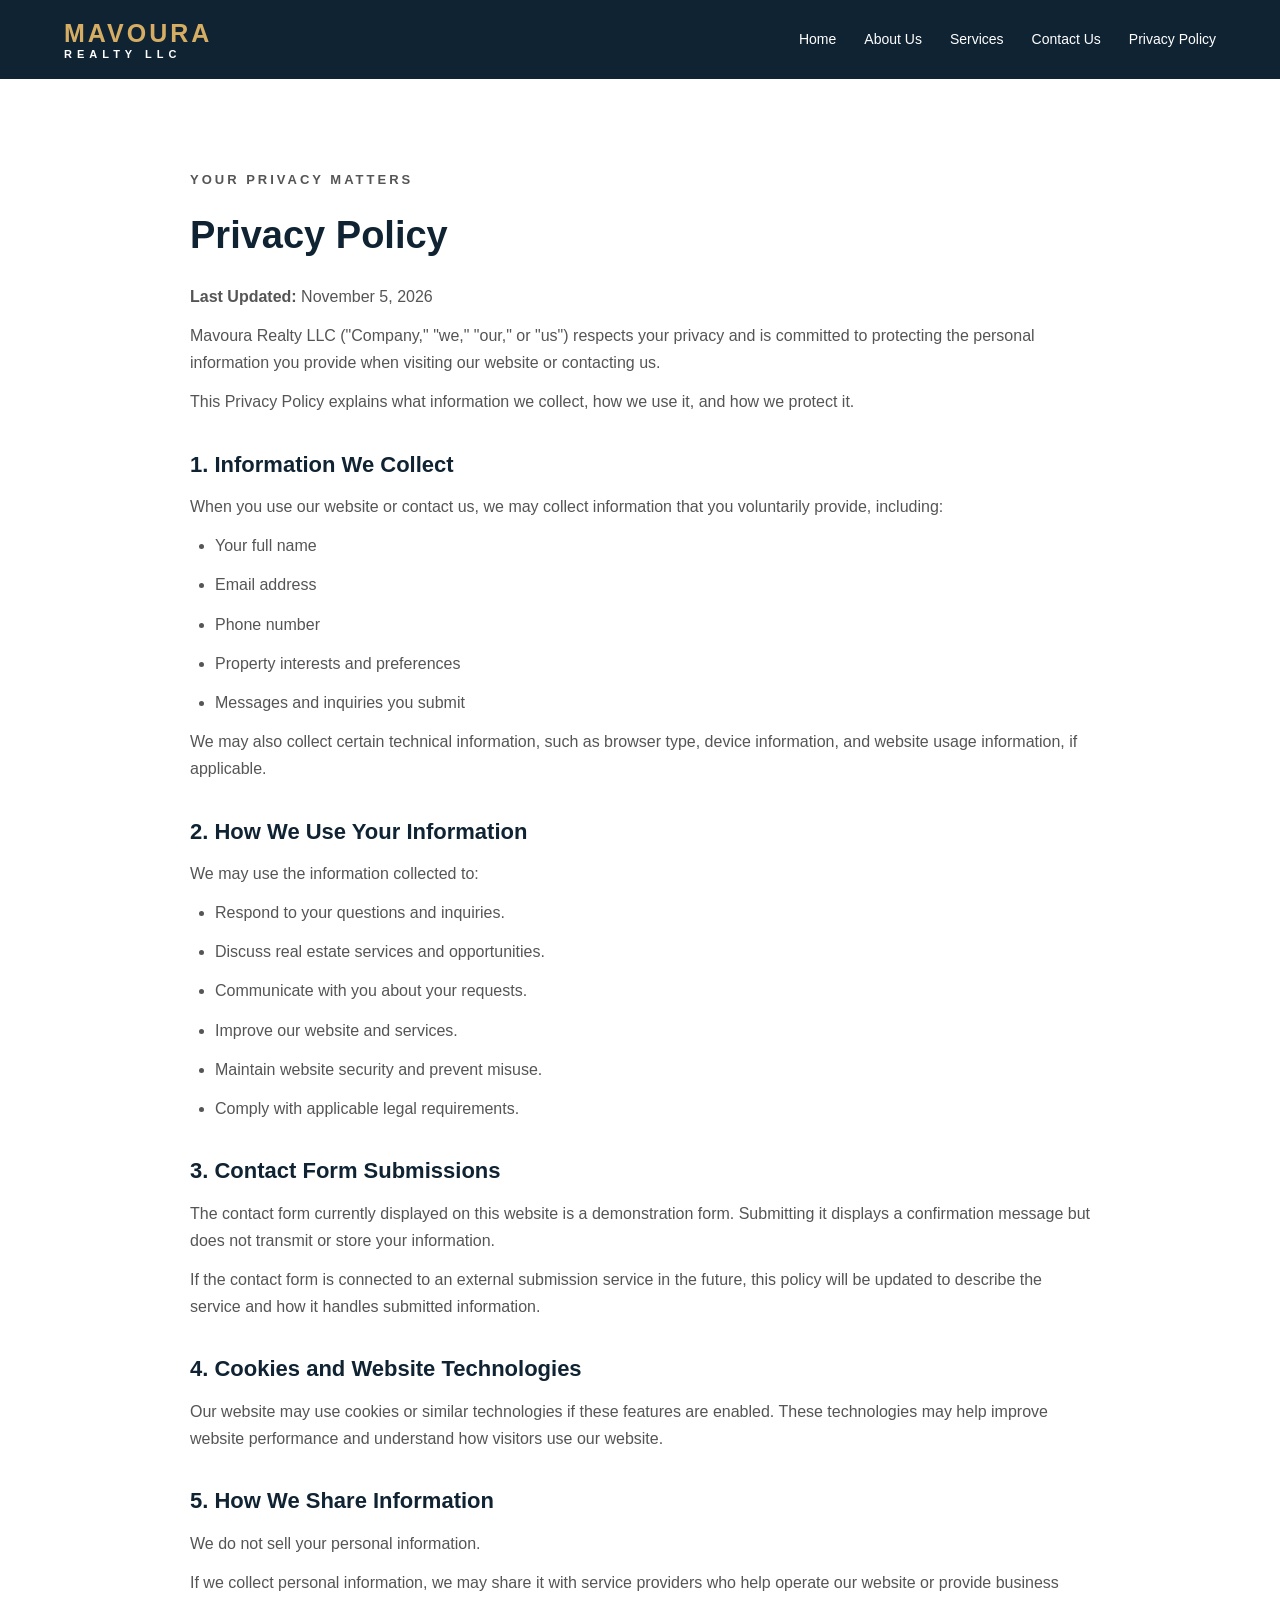
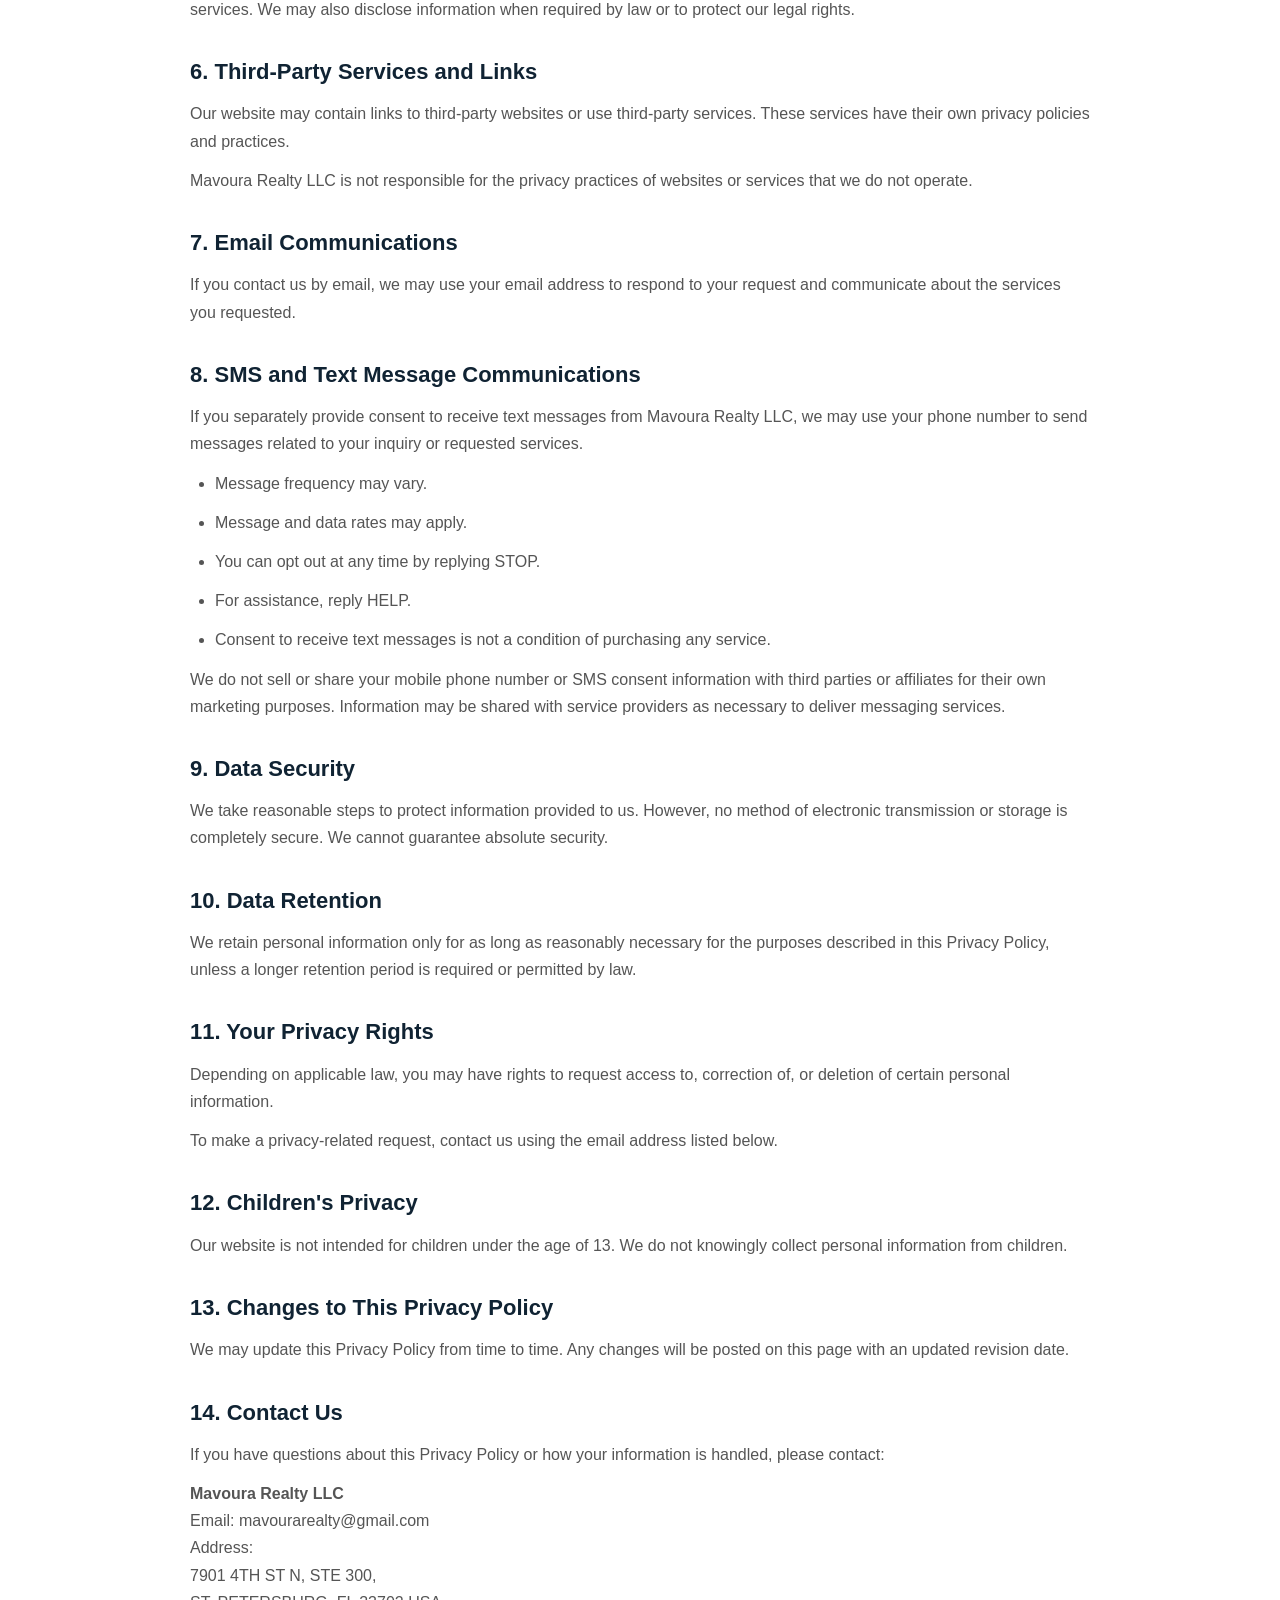
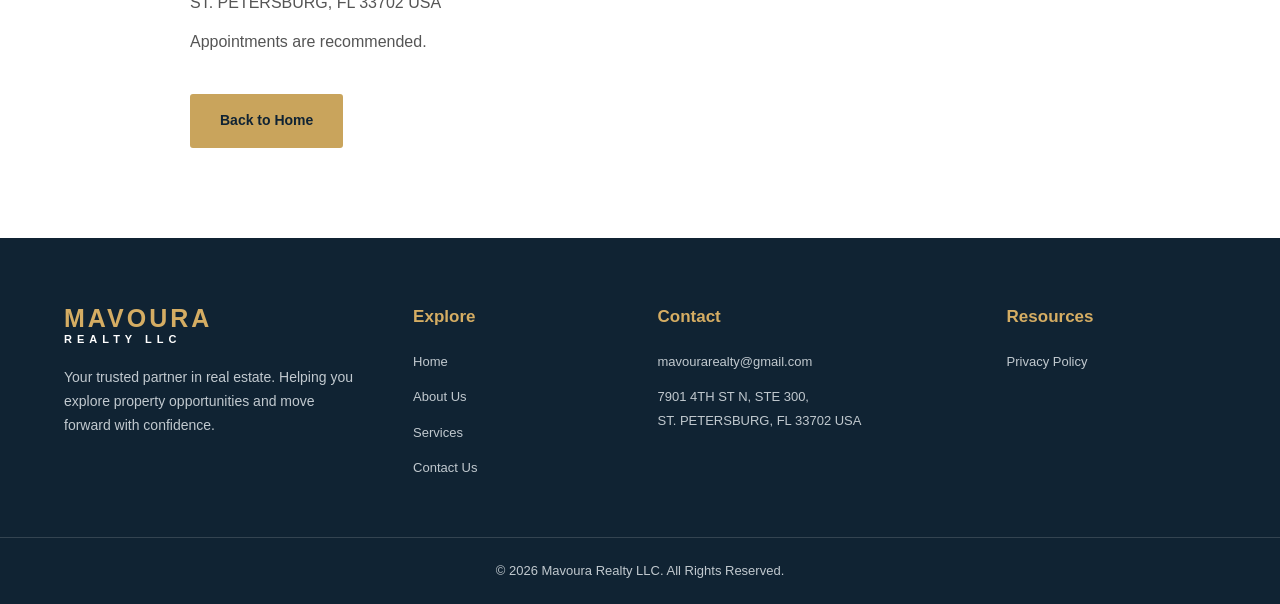
==== privacy-policy.html @ 88721217 "Add files via upload" ====
<!DOCTYPE html>
<html lang="en">
<head>
    <meta charset="UTF-8">
    <meta name="viewport" content="width=device-width, initial-scale=1.0">

    <title>Privacy Policy | Mavoura Realty LLC</title>

    <link rel="stylesheet" href="style.css">
</head>

<body>

<!-- HEADER -->
<header class="header">

    <div class="container navbar">

        <a href="index.html" class="logo">
            <span>MAVOURA</span>
            <small>REALTY LLC</small>
        </a>

        <nav>
            <a href="index.html">Home</a>
            <a href="index.html#about">About Us</a>
            <a href="index.html#services">Services</a>
            <a href="index.html#contact">Contact Us</a>
            <a href="privacy-policy.html">Privacy Policy</a>
        </nav>

    </div>

</header>


<!-- PRIVACY POLICY CONTENT -->
<section class="section">

    <div class="container">

        <div class="privacy-content">

            <p class="section-label">YOUR PRIVACY MATTERS</p>

            <h1>Privacy Policy</h1>

            <p>
                <strong>Last Updated:</strong> November 5, 2026
            </p>

            <p>
                Mavoura Realty LLC ("Company," "we," "our," or "us")
                respects your privacy and is committed to protecting
                the personal information you provide when visiting
                our website or contacting us.
            </p>

            <p>
                This Privacy Policy explains what information we
                collect, how we use it, and how we protect it.
            </p>


            <h2>1. Information We Collect</h2>

            <p>
                When you use our website or contact us, we may collect
                information that you voluntarily provide, including:
            </p>

            <ul>
                <li>Your full name</li>
                <li>Email address</li>
                <li>Phone number</li>
                <li>Property interests and preferences</li>
                <li>Messages and inquiries you submit</li>
            </ul>

            <p>
                We may also collect certain technical information,
                such as browser type, device information, and website
                usage information, if applicable.
            </p>


            <h2>2. How We Use Your Information</h2>

            <p>We may use the information collected to:</p>

            <ul>
                <li>Respond to your questions and inquiries.</li>
                <li>Discuss real estate services and opportunities.</li>
                <li>Communicate with you about your requests.</li>
                <li>Improve our website and services.</li>
                <li>Maintain website security and prevent misuse.</li>
                <li>Comply with applicable legal requirements.</li>
            </ul>


            <h2>3. Contact Form Submissions</h2>

            <p>
                The contact form currently displayed on this website
                is a demonstration form. Submitting it displays a
                confirmation message but does not transmit or store
                your information.
            </p>

            <p>
                If the contact form is connected to an external
                submission service in the future, this policy will
                be updated to describe the service and how it handles
                submitted information.
            </p>


            <h2>4. Cookies and Website Technologies</h2>

            <p>
                Our website may use cookies or similar technologies
                if these features are enabled. These technologies
                may help improve website performance and understand
                how visitors use our website.
            </p>


            <h2>5. How We Share Information</h2>

            <p>
                We do not sell your personal information.
            </p>

            <p>
                If we collect personal information, we may share it
                with service providers who help operate our website
                or provide business services. We may also disclose
                information when required by law or to protect our
                legal rights.
            </p>


            <h2>6. Third-Party Services and Links</h2>

            <p>
                Our website may contain links to third-party websites
                or use third-party services. These services have
                their own privacy policies and practices.
            </p>

            <p>
                Mavoura Realty LLC is not responsible for the privacy
                practices of websites or services that we do not
                operate.
            </p>


            <h2>7. Email Communications</h2>

            <p>
                If you contact us by email, we may use your email
                address to respond to your request and communicate
                about the services you requested.
            </p>


            <h2>8. SMS and Text Message Communications</h2>

            <p>
                If you separately provide consent to receive text
                messages from Mavoura Realty LLC, we may use your
                phone number to send messages related to your
                inquiry or requested services.
            </p>

            <ul>
                <li>Message frequency may vary.</li>
                <li>Message and data rates may apply.</li>
                <li>You can opt out at any time by replying STOP.</li>
                <li>For assistance, reply HELP.</li>
                <li>Consent to receive text messages is not a condition
                    of purchasing any service.</li>
            </ul>

            <p>
                We do not sell or share your mobile phone number
                or SMS consent information with third parties or
                affiliates for their own marketing purposes.
                Information may be shared with service providers
                as necessary to deliver messaging services.
            </p>


            <h2>9. Data Security</h2>

            <p>
                We take reasonable steps to protect information
                provided to us. However, no method of electronic
                transmission or storage is completely secure.
                We cannot guarantee absolute security.
            </p>


            <h2>10. Data Retention</h2>

            <p>
                We retain personal information only for as long
                as reasonably necessary for the purposes described
                in this Privacy Policy, unless a longer retention
                period is required or permitted by law.
            </p>


            <h2>11. Your Privacy Rights</h2>

            <p>
                Depending on applicable law, you may have rights
                to request access to, correction of, or deletion
                of certain personal information.
            </p>

            <p>
                To make a privacy-related request, contact us
                using the email address listed below.
            </p>


            <h2>12. Children's Privacy</h2>

            <p>
                Our website is not intended for children under
                the age of 13. We do not knowingly collect
                personal information from children.
            </p>


            <h2>13. Changes to This Privacy Policy</h2>

            <p>
                We may update this Privacy Policy from time to time.
                Any changes will be posted on this page with an
                updated revision date.
            </p>


            <h2>14. Contact Us</h2>

            <p>
                If you have questions about this Privacy Policy
                or how your information is handled, please contact:
            </p>

            <p>
                <strong>Mavoura Realty LLC</strong><br>

                Email:
                <a href="mailto:mavourarealty@gmail.com">
                    mavourarealty@gmail.com
                </a>

                <br>

                Address:<br>
                7901 4TH ST N, STE 300,<br>
                ST. PETERSBURG, FL 33702 USA
            </p>

            <p>
                Appointments are recommended.
            </p>

            <br>

            <a href="index.html" class="btn">
                Back to Home
            </a>

        </div>

    </div>

</section>


<!-- FOOTER -->
<footer class="footer">

    <div class="container footer-grid">

        <div class="footer-about">

            <a href="index.html" class="logo footer-logo">
                <span>MAVOURA</span>
                <small>REALTY LLC</small>
            </a>

            <p>
                Your trusted partner in real estate.
                Helping you explore property opportunities
                and move forward with confidence.
            </p>

        </div>


        <div class="footer-column">

            <h3>Explore</h3>

            <a href="index.html">Home</a>
            <a href="index.html#about">About Us</a>
            <a href="index.html#services">Services</a>
            <a href="index.html#contact">Contact Us</a>

        </div>


        <div class="footer-column">

            <h3>Contact</h3>

            <a href="mailto:mavourarealty@gmail.com">
                mavourarealty@gmail.com
            </a>

            <p>
                7901 4TH ST N, STE 300,<br>
                ST. PETERSBURG, FL 33702 USA
            </p>

        </div>


        <div class="footer-column">

            <h3>Resources</h3>

            <a href="privacy-policy.html">Privacy Policy</a>

        </div>

    </div>


    <div class="footer-bottom">

        <p>
            © 2026 Mavoura Realty LLC. All Rights Reserved.
        </p>

    </div>

</footer>

</body>
</html>
---- style.css ----
* {
    margin: 0;
    padding: 0;
    box-sizing: border-box;
}

html {
    scroll-behavior: smooth;
}

body {
    font-family: Arial, Helvetica, sans-serif;
    background-color: #ffffff;
    color: #172b3b;
    line-height: 1.7;
}

.container {
    width: 90%;
    max-width: 1200px;
    margin: auto;
}

a {
    text-decoration: none;
    color: inherit;
}


/* HEADER */

.header {
    background-color: #102333;
    padding: 18px 0;
    position: sticky;
    top: 0;
    z-index: 1000;
}

.navbar {
    display: flex;
    justify-content: space-between;
    align-items: center;
    gap: 25px;
}

.logo {
    display: flex;
    flex-direction: column;
    color: #d5ad63;
    font-size: 25px;
    font-weight: bold;
    letter-spacing: 3px;
    line-height: 1.2;
}

.logo small {
    color: white;
    font-size: 11px;
    letter-spacing: 5px;
}

nav {
    display: flex;
    gap: 28px;
    align-items: center;
    flex-wrap: wrap;
}

nav a {
    color: white;
    font-size: 14px;
    transition: 0.3s;
}

nav a:hover {
    color: #d5ad63;
}


/* HERO SECTION */

.hero {
    min-height: 620px;
    background:
        url("https://images.unsplash.com/photo-1600596542815-ffad4c1539a9?auto=format&fit=crop&w=2000&q=85")
        center/cover no-repeat;

    position: relative;
    display: flex;
    align-items: center;
    color: white;
}

.hero-overlay {
    position: absolute;
    inset: 0;
    background: rgba(9, 25, 39, 0.72);
}

.hero-content {
    position: relative;
    z-index: 1;
}

.hero-label,
.section-label {
    color: #d5ad63;
    font-size: 13px;
    font-weight: bold;
    letter-spacing: 3px;
    margin-bottom: 15px;
}

.hero h1 {
    font-size: 58px;
    line-height: 1.15;
    margin-bottom: 22px;
    max-width: 700px;
}

.hero-content > p:not(.hero-label) {
    max-width: 600px;
    font-size: 17px;
    margin-bottom: 30px;
}


/* BUTTONS */

.btn {
    display: inline-block;
    background-color: #c9a45c;
    color: #102333;
    padding: 13px 28px;
    border: 2px solid #c9a45c;
    border-radius: 3px;
    font-size: 14px;
    font-weight: bold;
    cursor: pointer;
    transition: 0.3s;
}

.btn:hover {
    background-color: transparent;
    color: #c9a45c;
}

.btn:disabled {
    opacity: 0.6;
    cursor: not-allowed;
}


/* GENERAL SECTIONS */

.section {
    padding: 90px 0;
}

.section-heading {
    text-align: center;
    max-width: 700px;
    margin: 0 auto 50px;
}

.section-heading h2,
.about-text h2 {
    font-size: 36px;
    color: #102333;
    margin-bottom: 15px;
}


/* ABOUT SECTION */

.about-content {
    display: grid;
    grid-template-columns: 1fr 1fr;
    gap: 55px;
    align-items: center;
}

.about-text p {
    margin-bottom: 18px;
    color: #555;
}

.about-image {
    min-height: 400px;
    border-radius: 5px;

    background:
        url("https://images.unsplash.com/photo-1600607687939-ce8a6c25118c?auto=format&fit=crop&w=1200&q=85")
        center/cover no-repeat;
}


/* SERVICES SECTION */

.services-section {
    background-color: #f5f6f7;
}

.services-grid {
    display: grid;
    grid-template-columns: repeat(4, 1fr);
    gap: 22px;
}

.service-card {
    background-color: white;
    padding: 35px 25px;
    border-radius: 5px;
    text-align: center;
    box-shadow: 0 5px 20px rgba(0, 0, 0, 0.05);
    transition: 0.3s;
}

.service-card:hover {
    transform: translateY(-7px);
    box-shadow: 0 10px 25px rgba(0, 0, 0, 0.1);
}

.service-icon {
    font-size: 40px;
    color: #c9a45c;
    margin-bottom: 15px;
}

.service-card h3 {
    margin-bottom: 12px;
    color: #102333;
}

.service-card p {
    color: #666;
    font-size: 14px;
}


/* CALL TO ACTION */

.cta-section {
    padding: 85px 0;
    text-align: center;
    background-color: #102333;
    color: white;
}

.cta-section h2 {
    font-size: 36px;
    max-width: 750px;
    margin: 0 auto 15px;
}

.cta-section p:not(.section-label) {
    margin-bottom: 28px;
}


/* CONTACT SECTION */

.contact-section {
    background-color: white;
}

.contact-grid {
    display: grid;
    grid-template-columns: 0.8fr 1.2fr;
    gap: 50px;
    align-items: start;
}

.contact-info h3,
.contact-form-box h3 {
    font-size: 24px;
    margin-bottom: 20px;
    color: #102333;
}

.contact-info > p {
    color: #666;
    margin-bottom: 25px;
}

.contact-detail {
    margin-bottom: 25px;
}

.contact-detail strong {
    display: block;
    color: #c09a53;
    margin-bottom: 5px;
}

.contact-detail p,
.contact-detail a {
    color: #555;
}

.contact-detail a:hover {
    color: #c09a53;
}


/* CONTACT FORM */

.contact-form-box {
    background-color: #f7f8f9;
    padding: 35px;
    border-radius: 5px;
}

.form-group {
    margin-bottom: 20px;
}

.form-group label {
    display: block;
    font-weight: bold;
    margin-bottom: 8px;
    color: #102333;
}

.form-group input,
.form-group select,
.form-group textarea {
    width: 100%;
    padding: 13px;
    border: 1px solid #d5d5d5;
    border-radius: 3px;
    font-family: inherit;
    font-size: 14px;
    background-color: white;
    color: #333;
}

.form-group input:focus,
.form-group select:focus,
.form-group textarea:focus {
    outline: none;
    border-color: #c9a45c;
}

.form-group textarea {
    resize: vertical;
}


/* OPTIONAL SMS CONSENT */

.consent-box {
    margin: 18px 0;
}

.checkbox-label {
    display: flex;
    align-items: flex-start;
    gap: 10px;
    font-size: 13px;
    color: #555;
    cursor: pointer;
}

.checkbox-label input {
    margin-top: 5px;
    flex-shrink: 0;
    accent-color: #c9a45c;
}


/* FORM NOTIFICATIONS */

.form-message {
    display: none;
    padding: 13px;
    margin: 18px 0;
    border-radius: 4px;
    font-size: 14px;
}

.form-message.success {
    display: block;
    background-color: #e5f5e9;
    color: #176b32;
    border: 1px solid #a8d9b4;
}

.form-message.error {
    display: block;
    background-color: #fdeaea;
    color: #a51f1f;
    border: 1px solid #efb5b5;
}

.form-button {
    width: 100%;
}


/* FOOTER */

.footer {
    background-color: #102333;
    color: white;
    padding: 65px 0 0;
}

.footer-grid {
    display: grid;
    grid-template-columns: 1.5fr 1fr 1.5fr 1fr;
    gap: 35px;
    padding-bottom: 45px;
}

.footer-logo {
    margin-bottom: 20px;
}

.footer-about p {
    color: #c1c9cf;
    font-size: 14px;
    max-width: 300px;
}

.footer-column h3 {
    color: #d5ad63;
    margin-bottom: 18px;
    font-size: 17px;
}

.footer-column a,
.footer-column p {
    display: block;
    color: #c1c9cf;
    font-size: 13px;
    margin-bottom: 12px;
    line-height: 1.8;
}

.footer-column a:hover {
    color: #d5ad63;
}

.footer-bottom {
    border-top: 1px solid rgba(255, 255, 255, 0.15);
    text-align: center;
    padding: 22px 10px;
    color: #c1c9cf;
    font-size: 13px;
}


/* PRIVACY POLICY PAGE */

.privacy-content {
    max-width: 900px;
    margin: auto;
}

.privacy-content h1 {
    font-size: 38px;
    color: #102333;
    margin-bottom: 15px;
}

.privacy-content h2 {
    font-size: 22px;
    color: #102333;
    margin: 30px 0 10px;
}

.privacy-content p,
.privacy-content li {
    color: #555;
    margin-bottom: 12px;
}

.privacy-content ul {
    padding-left: 25px;
}


/* RESPONSIVE DESIGN */

@media (max-width: 900px) {

    .services-grid {
        grid-template-columns: repeat(2, 1fr);
    }

    .footer-grid {
        grid-template-columns: repeat(2, 1fr);
    }

    .navbar {
        flex-direction: column;
    }

    nav {
        justify-content: center;
    }

}


@media (max-width: 650px) {

    .hero {
        min-height: 520px;
    }

    .hero h1 {
        font-size: 39px;
    }

    .section {
        padding: 65px 0;
    }

    .section-heading h2,
    .about-text h2,
    .cta-section h2 {
        font-size: 29px;
    }

    .about-content,
    .contact-grid {
        grid-template-columns: 1fr;
    }

    .about-image {
        min-height: 280px;
    }

    .services-grid {
        grid-template-columns: 1fr;
    }

    .footer-grid {
        grid-template-columns: 1fr;
    }

    nav {
        gap: 15px;
    }

    nav a {
        font-size: 12px;
    }

    .contact-form-box {
        padding: 22px;
    }

}
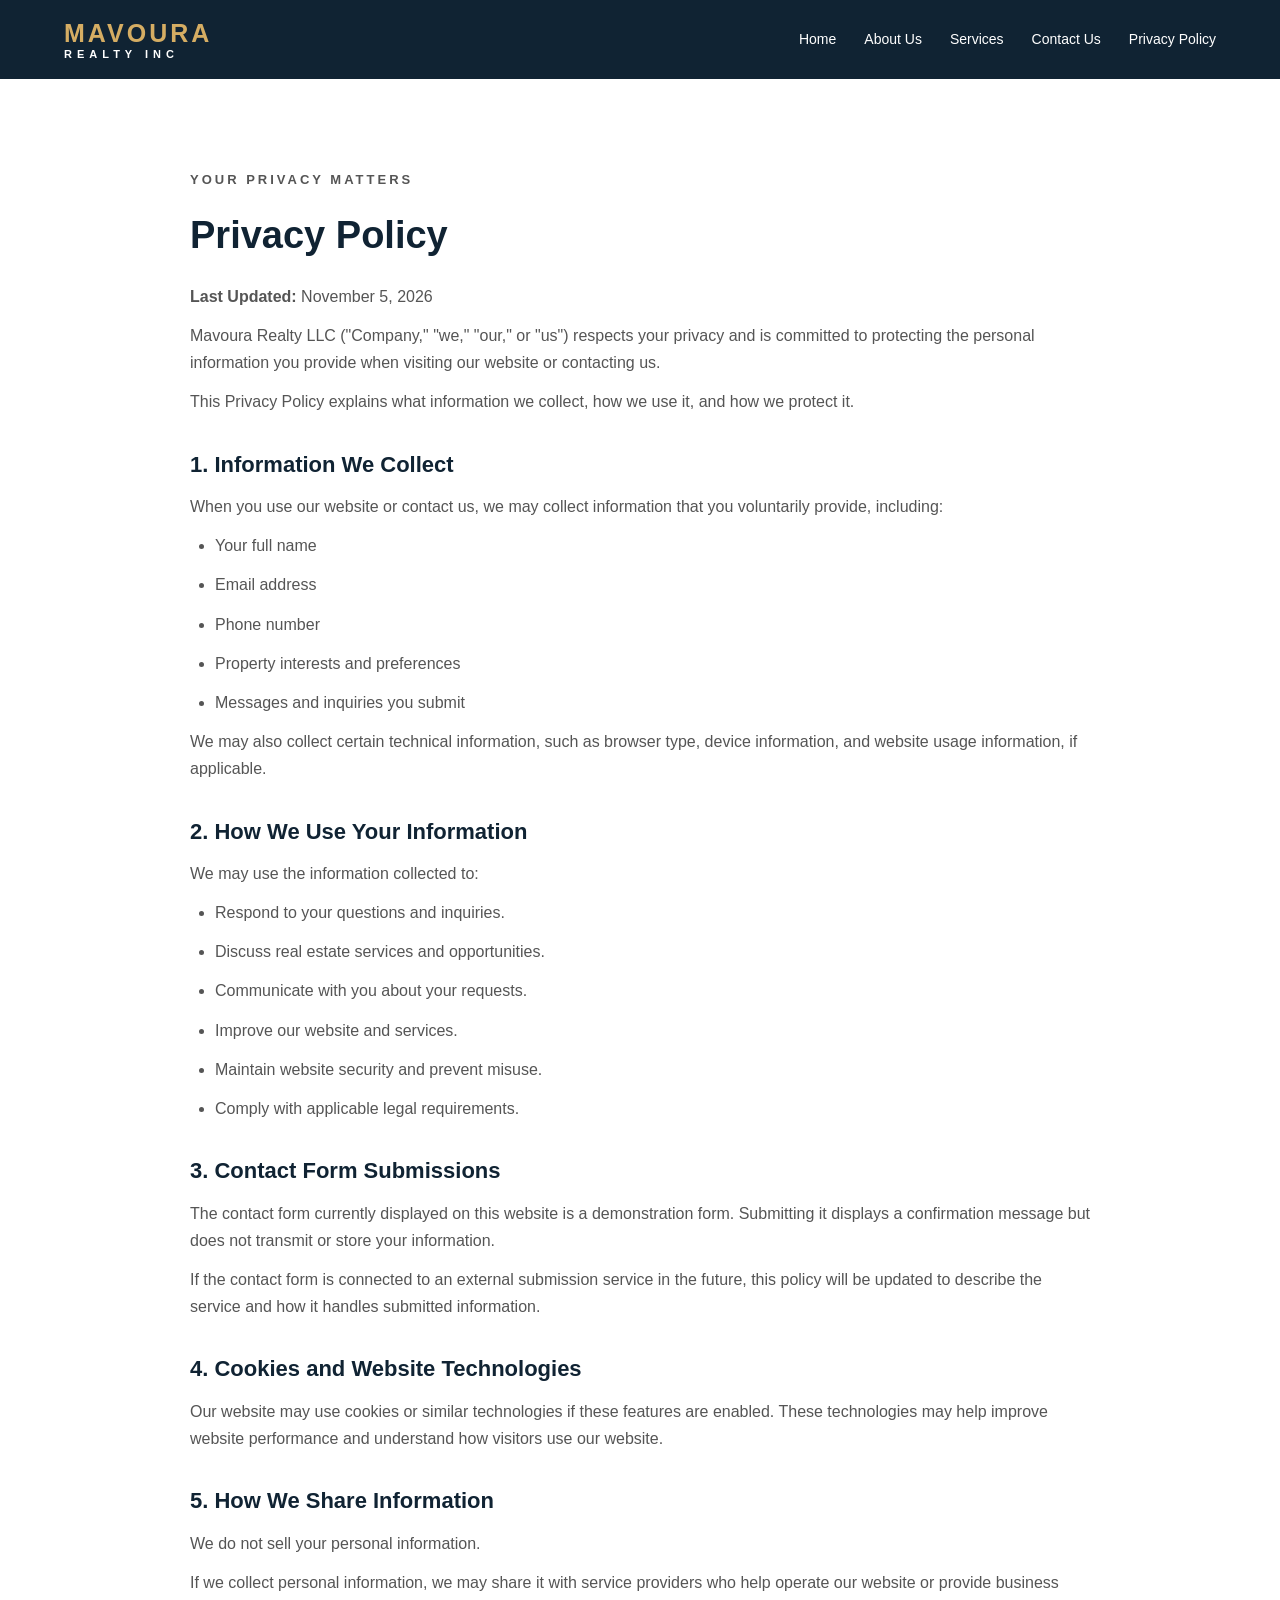
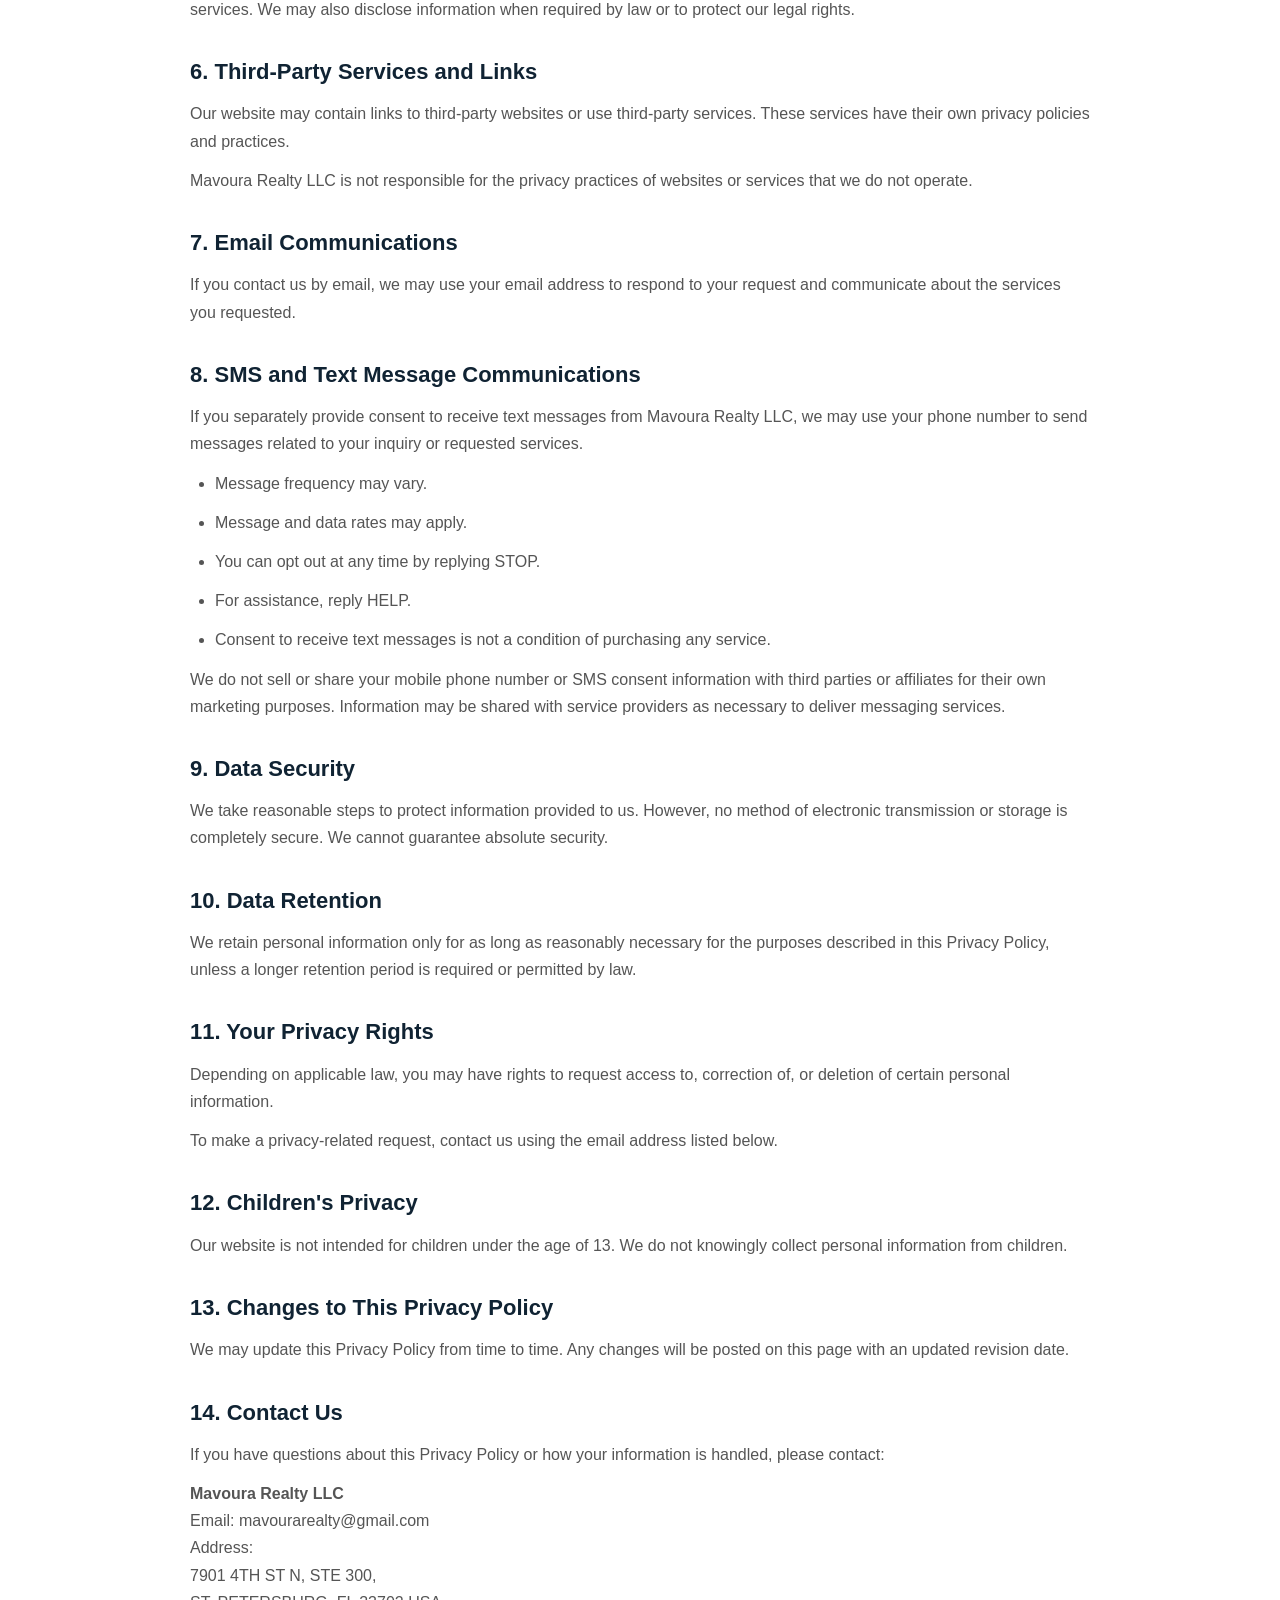
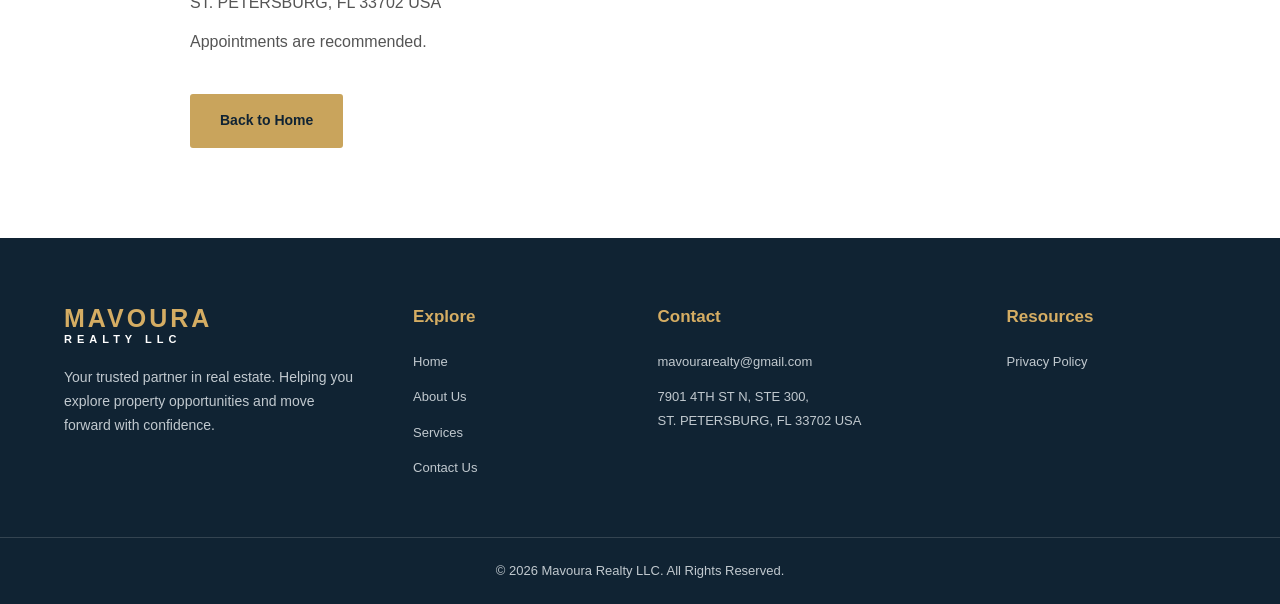
==== commit 771a5879: "Update privacy-policy.html" ====
--- a/privacy-policy.html
+++ b/privacy-policy.html
@@ -4,7 +4,7 @@
     <meta charset="UTF-8">
     <meta name="viewport" content="width=device-width, initial-scale=1.0">
 
-    <title>Privacy Policy | Mavoura Realty LLC</title>
+    <title>Privacy Policy | Mavoura Realty INC</title>
 
     <link rel="stylesheet" href="style.css">
 </head>
@@ -18,7 +18,7 @@
 
         <a href="index.html" class="logo">
             <span>MAVOURA</span>
-            <small>REALTY LLC</small>
+            <small>REALTY INC</small>
         </a>
 
         <nav>
@@ -353,4 +353,4 @@
 </footer>
 
 </body>
-</html>+</html>
